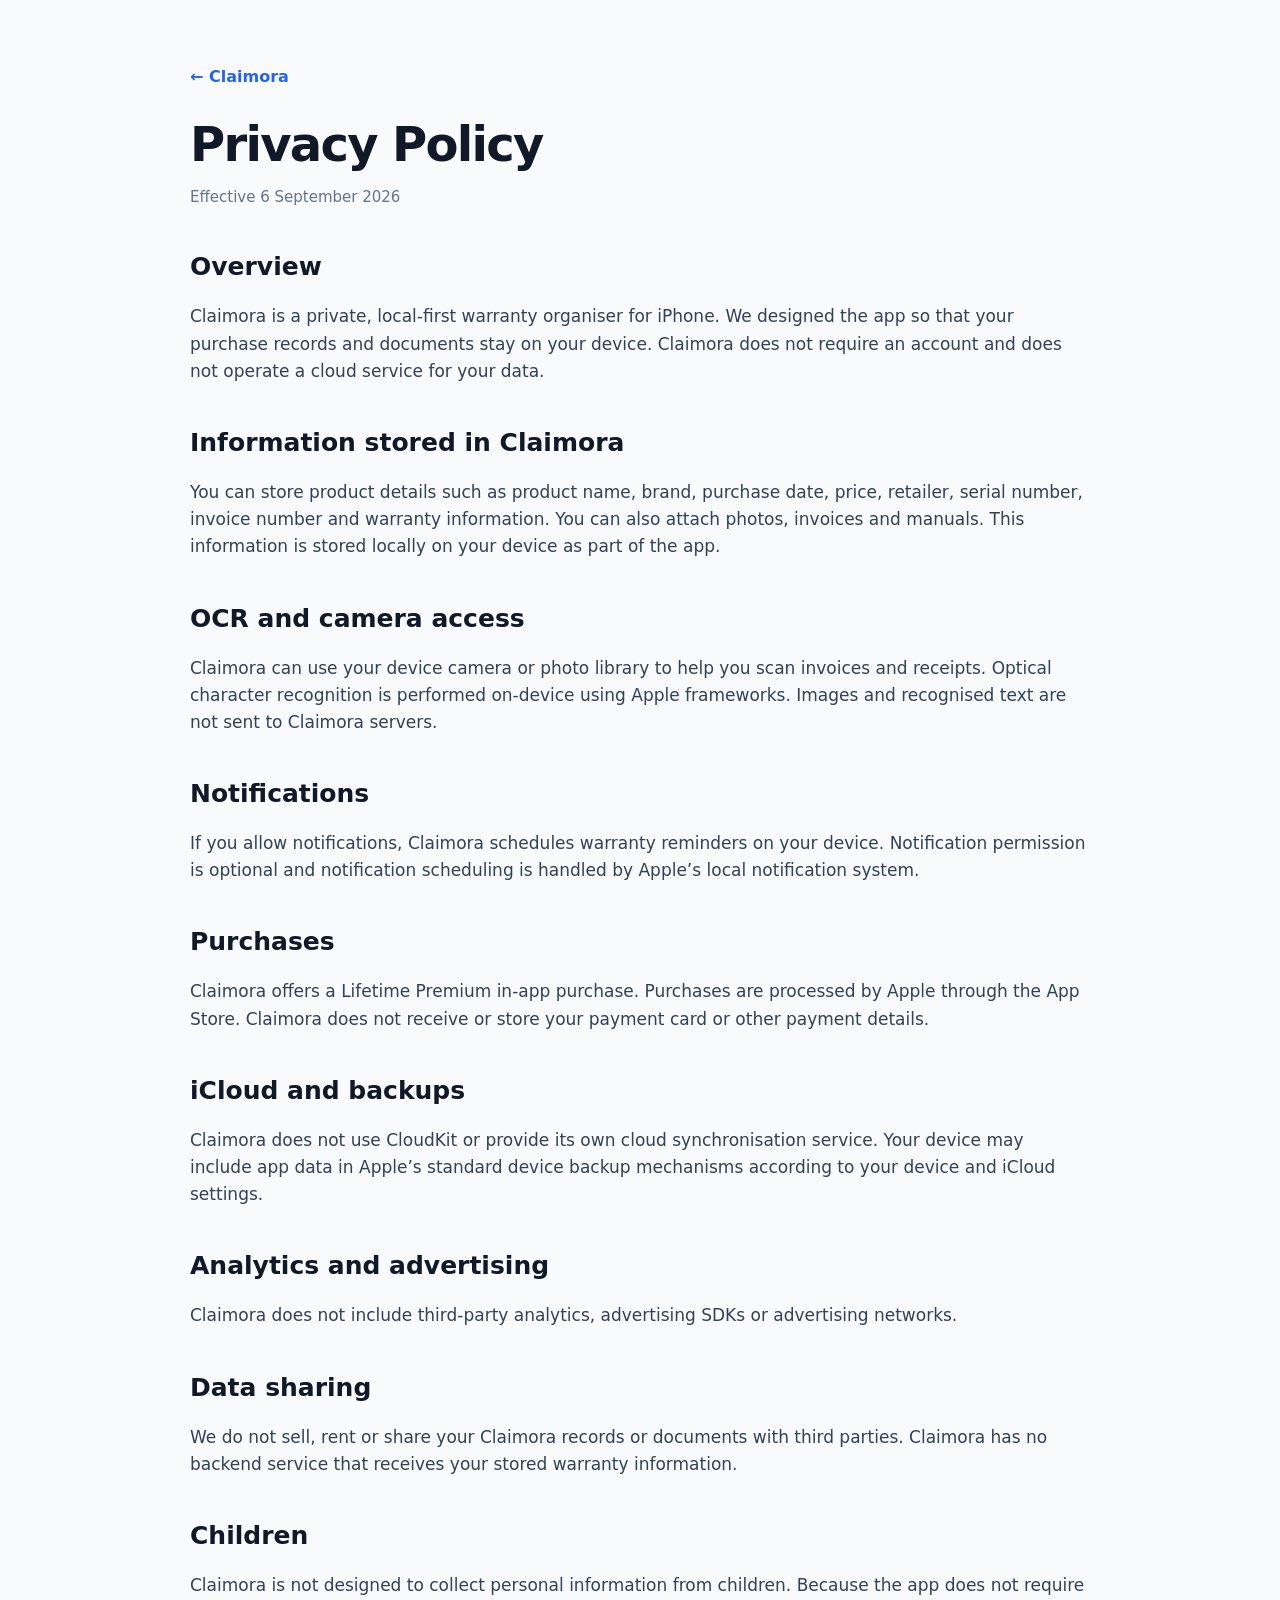
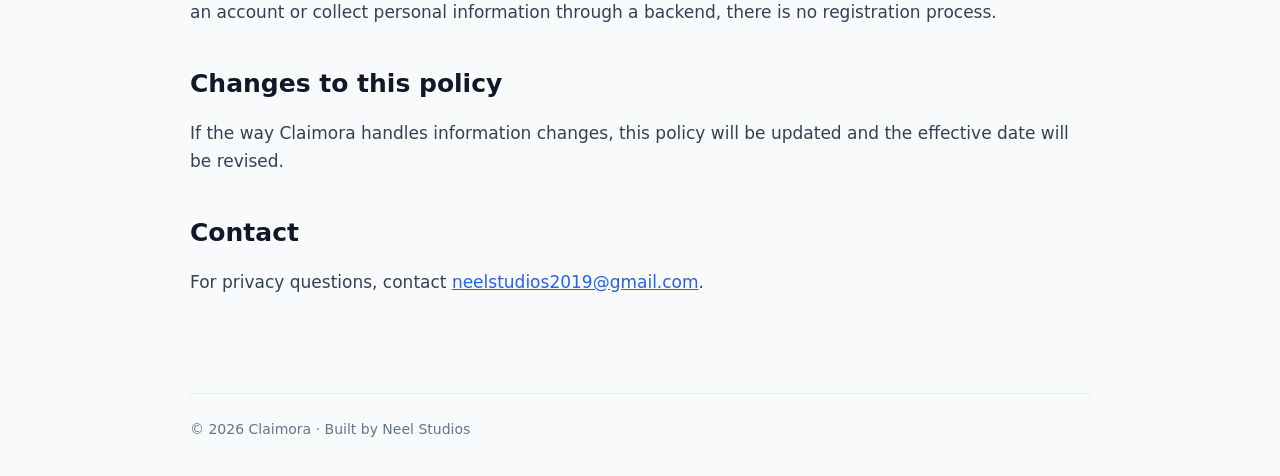
==== privacy/index.html @ cd278b9b "Add Claimora privacy policy" ====
<!doctype html>
<html lang="en-AU">
<head><meta charset="utf-8"><meta name="viewport" content="width=device-width, initial-scale=1"><meta name="description" content="Claimora Privacy Policy"><title>Privacy Policy · Claimora</title><link rel="stylesheet" href="../assets/style.css"></head>
<body><main class="shell page"><a class="back" href="../">← Claimora</a><h1>Privacy Policy</h1><p class="muted">Effective 6 September 2026</p>
<h2>Overview</h2><p>Claimora is a private, local-first warranty organiser for iPhone. We designed the app so that your purchase records and documents stay on your device. Claimora does not require an account and does not operate a cloud service for your data.</p>
<h2>Information stored in Claimora</h2><p>You can store product details such as product name, brand, purchase date, price, retailer, serial number, invoice number and warranty information. You can also attach photos, invoices and manuals. This information is stored locally on your device as part of the app.</p>
<h2>OCR and camera access</h2><p>Claimora can use your device camera or photo library to help you scan invoices and receipts. Optical character recognition is performed on-device using Apple frameworks. Images and recognised text are not sent to Claimora servers.</p>
<h2>Notifications</h2><p>If you allow notifications, Claimora schedules warranty reminders on your device. Notification permission is optional and notification scheduling is handled by Apple’s local notification system.</p>
<h2>Purchases</h2><p>Claimora offers a Lifetime Premium in-app purchase. Purchases are processed by Apple through the App Store. Claimora does not receive or store your payment card or other payment details.</p>
<h2>iCloud and backups</h2><p>Claimora does not use CloudKit or provide its own cloud synchronisation service. Your device may include app data in Apple’s standard device backup mechanisms according to your device and iCloud settings.</p>
<h2>Analytics and advertising</h2><p>Claimora does not include third-party analytics, advertising SDKs or advertising networks.</p>
<h2>Data sharing</h2><p>We do not sell, rent or share your Claimora records or documents with third parties. Claimora has no backend service that receives your stored warranty information.</p>
<h2>Children</h2><p>Claimora is not designed to collect personal information from children. Because the app does not require an account or collect personal information through a backend, there is no registration process.</p>
<h2>Changes to this policy</h2><p>If the way Claimora handles information changes, this policy will be updated and the effective date will be revised.</p>
<h2>Contact</h2><p>For privacy questions, contact <a href="mailto:neelstudios2019@gmail.com">neelstudios2019@gmail.com</a>.</p>
</main><footer class="shell footer">© 2026 Claimora · Built by Neel Studios</footer></body></html>
---- assets/style.css ----
:root{font-family:-apple-system,BlinkMacSystemFont,"SF Pro Display","SF Pro Text",system-ui,sans-serif;color:#111827;background:#f8fafc;line-height:1.6}*{box-sizing:border-box}body{margin:0;min-height:100vh}.shell{width:min(900px,calc(100% - 40px));margin:0 auto}.hero{min-height:calc(100vh - 72px);display:flex;flex-direction:column;justify-content:center;padding:72px 0}.brand{display:flex;align-items:center;gap:12px;font-size:24px;font-weight:700;letter-spacing:-.02em}.brand-mark{width:42px;height:42px;display:grid;place-items:center;border-radius:12px;background:#2563eb;color:white;font-weight:800}.eyebrow{margin:56px 0 12px;font-size:12px;font-weight:700;letter-spacing:.14em;color:#2563eb}.hero h1{max-width:760px;margin:0;font-size:clamp(42px,7vw,72px);line-height:1.02;letter-spacing:-.045em}.lead{max-width:650px;margin:24px 0 0;font-size:21px;color:#64748b}.actions{display:flex;gap:12px;margin-top:36px;flex-wrap:wrap}.button{display:inline-block;padding:12px 20px;border-radius:12px;background:#2563eb;color:white;text-decoration:none;font-weight:650}.button.secondary{background:white;color:#1e293b;border:1px solid #cbd5e1}.page{padding:64px 0 80px}.page h1{font-size:48px;line-height:1.1;letter-spacing:-.035em;margin:28px 0 10px}.page h2{margin-top:42px;font-size:25px;line-height:1.25}.page p,.page li{font-size:17px;color:#334155}.page .muted{color:#64748b;font-size:15px}.page a{color:#2563eb}.footer{padding:24px 0 36px;color:#64748b;font-size:14px;border-top:1px solid #e2e8f0}.back{color:#2563eb;text-decoration:none;font-weight:600}.card{margin-top:28px;padding:24px;border:1px solid #e2e8f0;border-radius:16px;background:white}@media(max-width:600px){.shell{width:min(100% - 28px,900px)}.hero{padding:48px 0}.eyebrow{margin-top:44px}.lead{font-size:18px}.page{padding:42px 0 60px}.page h1{font-size:38px}.page p,.page li{font-size:16px}}
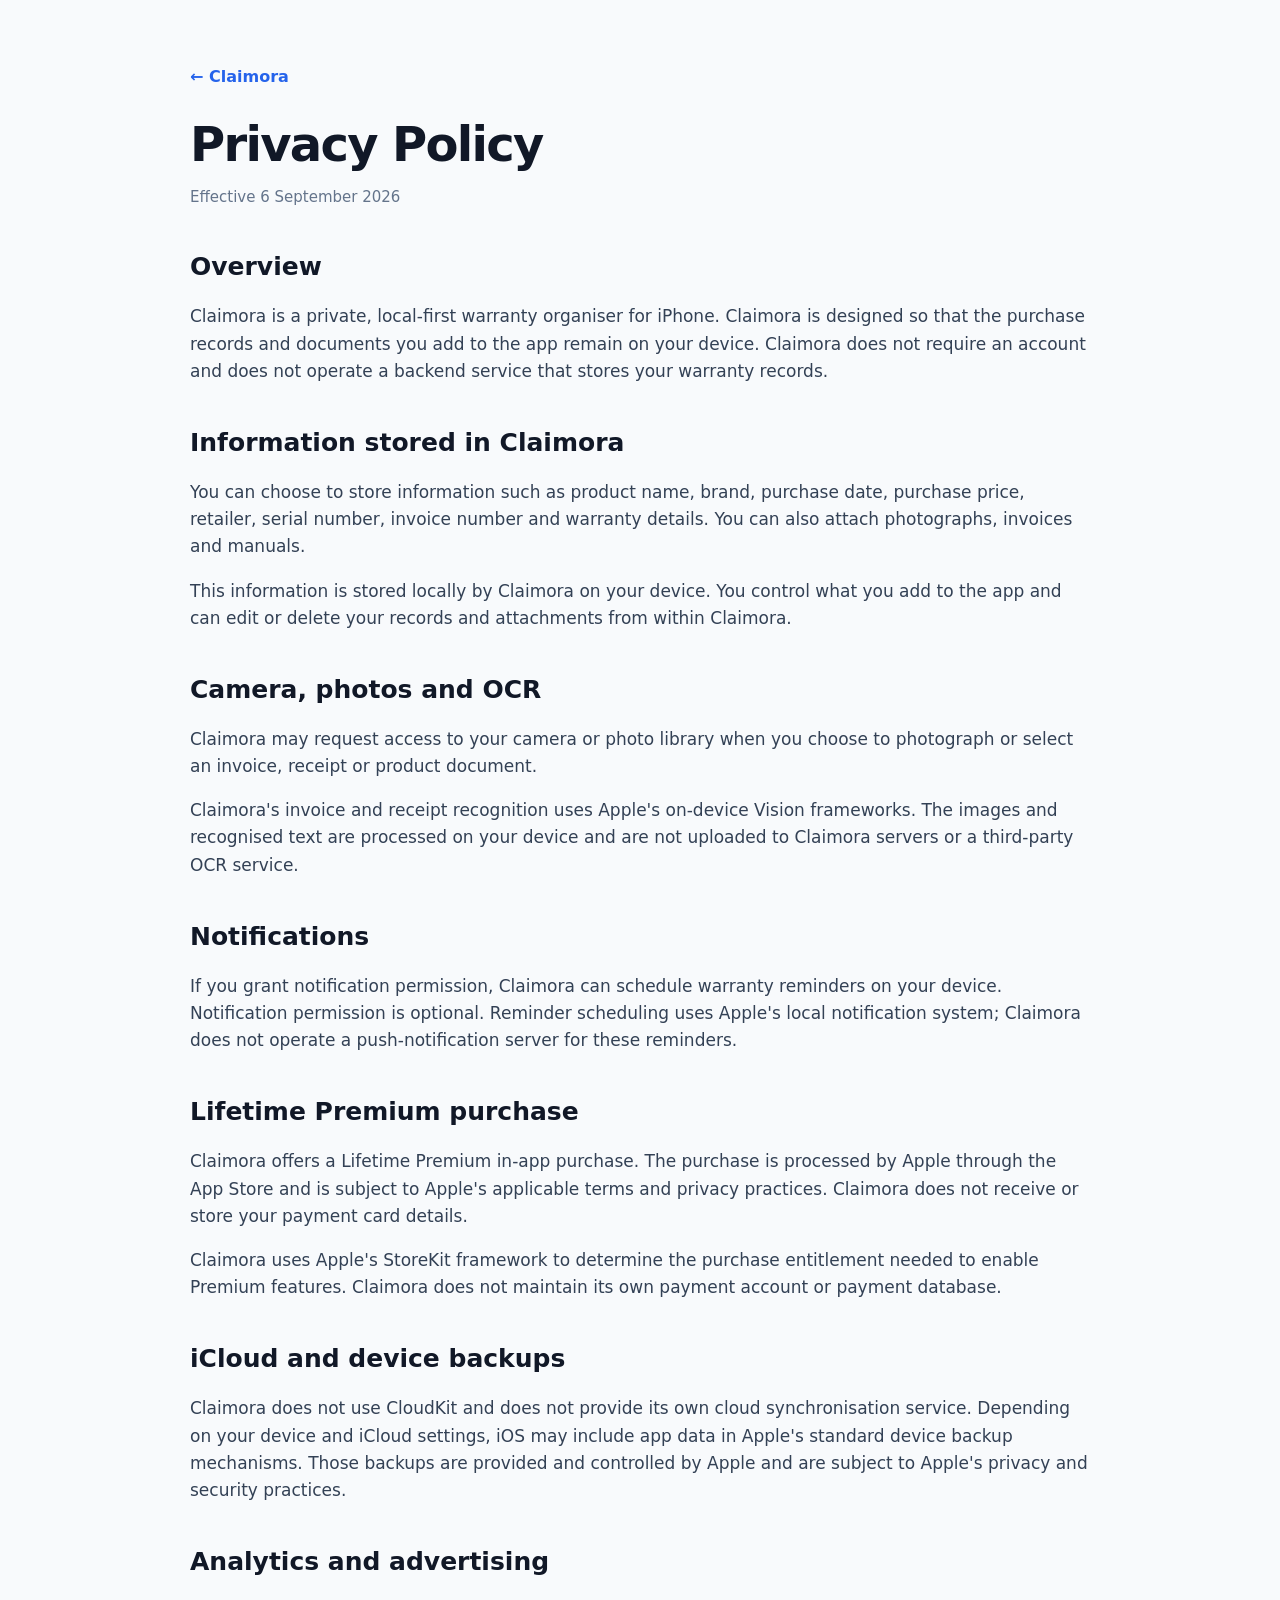
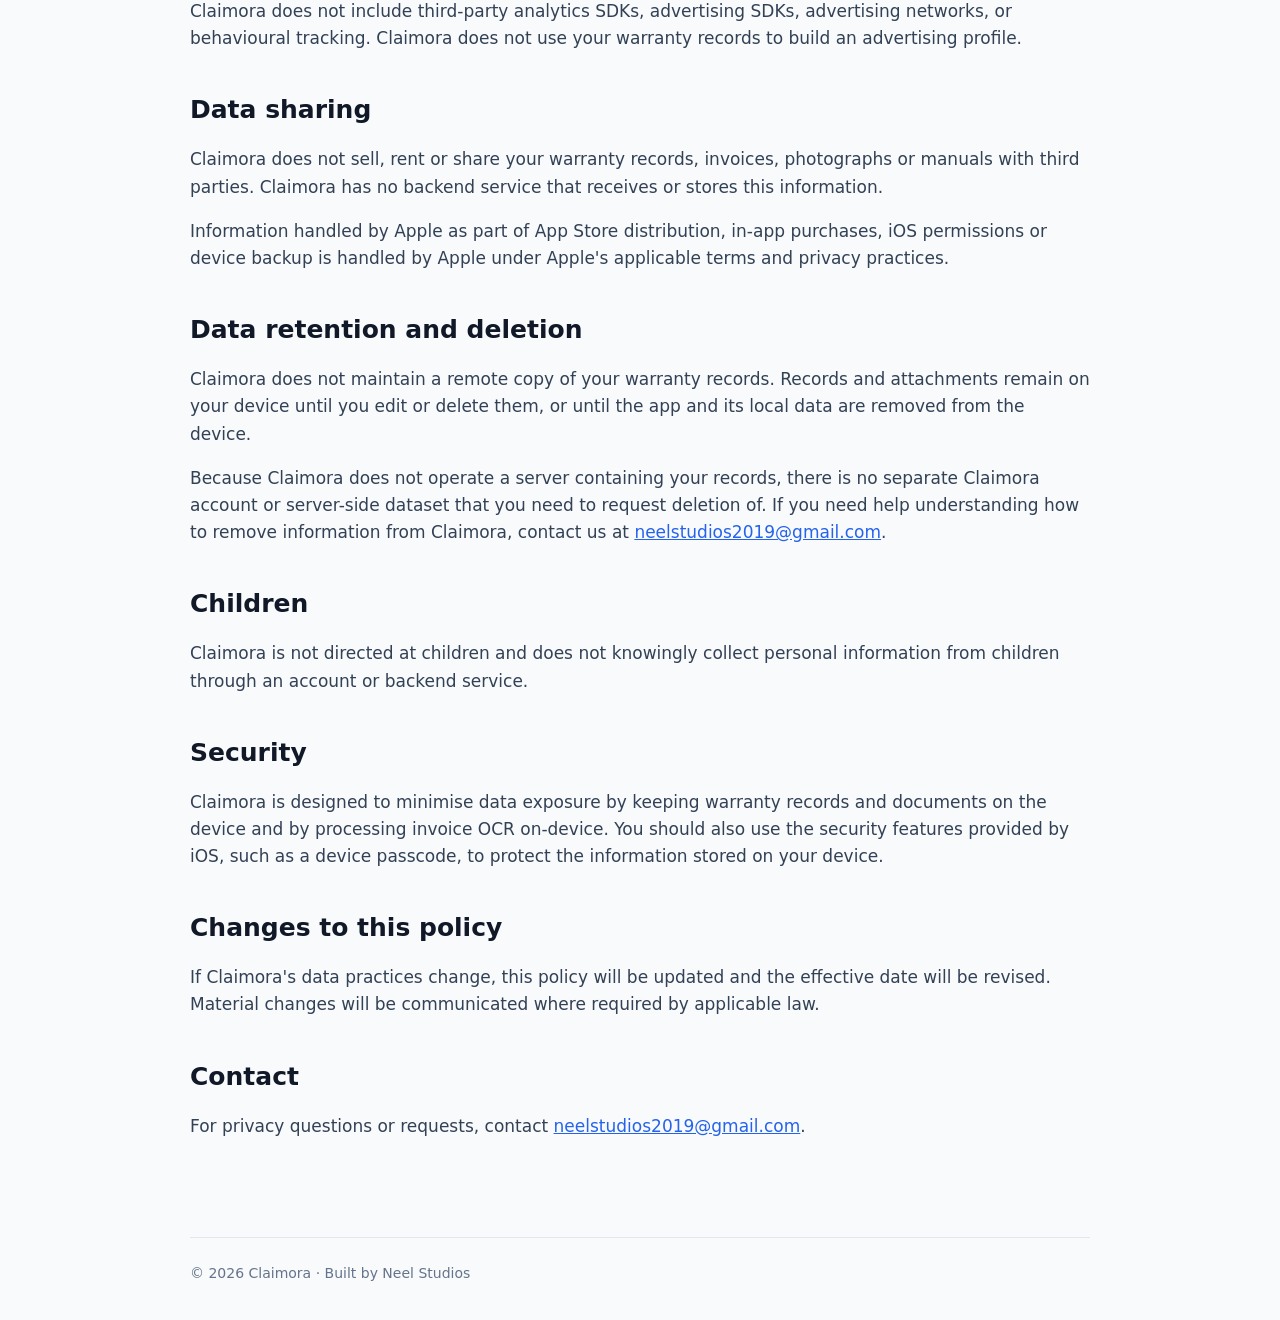
==== commit 4c3da354: "Update Claimora privacy policy" ====
--- a/privacy/index.html
+++ b/privacy/index.html
@@ -1,16 +1,62 @@
 <!doctype html>
 <html lang="en-AU">
-<head><meta charset="utf-8"><meta name="viewport" content="width=device-width, initial-scale=1"><meta name="description" content="Claimora Privacy Policy"><title>Privacy Policy · Claimora</title><link rel="stylesheet" href="../assets/style.css"></head>
-<body><main class="shell page"><a class="back" href="../">← Claimora</a><h1>Privacy Policy</h1><p class="muted">Effective 6 September 2026</p>
-<h2>Overview</h2><p>Claimora is a private, local-first warranty organiser for iPhone. We designed the app so that your purchase records and documents stay on your device. Claimora does not require an account and does not operate a cloud service for your data.</p>
-<h2>Information stored in Claimora</h2><p>You can store product details such as product name, brand, purchase date, price, retailer, serial number, invoice number and warranty information. You can also attach photos, invoices and manuals. This information is stored locally on your device as part of the app.</p>
-<h2>OCR and camera access</h2><p>Claimora can use your device camera or photo library to help you scan invoices and receipts. Optical character recognition is performed on-device using Apple frameworks. Images and recognised text are not sent to Claimora servers.</p>
-<h2>Notifications</h2><p>If you allow notifications, Claimora schedules warranty reminders on your device. Notification permission is optional and notification scheduling is handled by Apple’s local notification system.</p>
-<h2>Purchases</h2><p>Claimora offers a Lifetime Premium in-app purchase. Purchases are processed by Apple through the App Store. Claimora does not receive or store your payment card or other payment details.</p>
-<h2>iCloud and backups</h2><p>Claimora does not use CloudKit or provide its own cloud synchronisation service. Your device may include app data in Apple’s standard device backup mechanisms according to your device and iCloud settings.</p>
-<h2>Analytics and advertising</h2><p>Claimora does not include third-party analytics, advertising SDKs or advertising networks.</p>
-<h2>Data sharing</h2><p>We do not sell, rent or share your Claimora records or documents with third parties. Claimora has no backend service that receives your stored warranty information.</p>
-<h2>Children</h2><p>Claimora is not designed to collect personal information from children. Because the app does not require an account or collect personal information through a backend, there is no registration process.</p>
-<h2>Changes to this policy</h2><p>If the way Claimora handles information changes, this policy will be updated and the effective date will be revised.</p>
-<h2>Contact</h2><p>For privacy questions, contact <a href="mailto:neelstudios2019@gmail.com">neelstudios2019@gmail.com</a>.</p>
-</main><footer class="shell footer">© 2026 Claimora · Built by Neel Studios</footer></body></html>
+<head>
+  <meta charset="utf-8">
+  <meta name="viewport" content="width=device-width, initial-scale=1">
+  <meta name="description" content="Claimora Privacy Policy">
+  <title>Privacy Policy · Claimora</title>
+  <link rel="stylesheet" href="../assets/style.css">
+</head>
+<body>
+  <main class="shell page">
+    <a class="back" href="../">← Claimora</a>
+    <h1>Privacy Policy</h1>
+    <p class="muted">Effective 6 September 2026</p>
+
+    <h2>Overview</h2>
+    <p>Claimora is a private, local-first warranty organiser for iPhone. Claimora is designed so that the purchase records and documents you add to the app remain on your device. Claimora does not require an account and does not operate a backend service that stores your warranty records.</p>
+
+    <h2>Information stored in Claimora</h2>
+    <p>You can choose to store information such as product name, brand, purchase date, purchase price, retailer, serial number, invoice number and warranty details. You can also attach photographs, invoices and manuals.</p>
+    <p>This information is stored locally by Claimora on your device. You control what you add to the app and can edit or delete your records and attachments from within Claimora.</p>
+
+    <h2>Camera, photos and OCR</h2>
+    <p>Claimora may request access to your camera or photo library when you choose to photograph or select an invoice, receipt or product document.</p>
+    <p>Claimora's invoice and receipt recognition uses Apple's on-device Vision frameworks. The images and recognised text are processed on your device and are not uploaded to Claimora servers or a third-party OCR service.</p>
+
+    <h2>Notifications</h2>
+    <p>If you grant notification permission, Claimora can schedule warranty reminders on your device. Notification permission is optional. Reminder scheduling uses Apple's local notification system; Claimora does not operate a push-notification server for these reminders.</p>
+
+    <h2>Lifetime Premium purchase</h2>
+    <p>Claimora offers a Lifetime Premium in-app purchase. The purchase is processed by Apple through the App Store and is subject to Apple's applicable terms and privacy practices. Claimora does not receive or store your payment card details.</p>
+    <p>Claimora uses Apple's StoreKit framework to determine the purchase entitlement needed to enable Premium features. Claimora does not maintain its own payment account or payment database.</p>
+
+    <h2>iCloud and device backups</h2>
+    <p>Claimora does not use CloudKit and does not provide its own cloud synchronisation service. Depending on your device and iCloud settings, iOS may include app data in Apple's standard device backup mechanisms. Those backups are provided and controlled by Apple and are subject to Apple's privacy and security practices.</p>
+
+    <h2>Analytics and advertising</h2>
+    <p>Claimora does not include third-party analytics SDKs, advertising SDKs, advertising networks, or behavioural tracking. Claimora does not use your warranty records to build an advertising profile.</p>
+
+    <h2>Data sharing</h2>
+    <p>Claimora does not sell, rent or share your warranty records, invoices, photographs or manuals with third parties. Claimora has no backend service that receives or stores this information.</p>
+    <p>Information handled by Apple as part of App Store distribution, in-app purchases, iOS permissions or device backup is handled by Apple under Apple's applicable terms and privacy practices.</p>
+
+    <h2>Data retention and deletion</h2>
+    <p>Claimora does not maintain a remote copy of your warranty records. Records and attachments remain on your device until you edit or delete them, or until the app and its local data are removed from the device.</p>
+    <p>Because Claimora does not operate a server containing your records, there is no separate Claimora account or server-side dataset that you need to request deletion of. If you need help understanding how to remove information from Claimora, contact us at <a href="mailto:neelstudios2019@gmail.com">neelstudios2019@gmail.com</a>.</p>
+
+    <h2>Children</h2>
+    <p>Claimora is not directed at children and does not knowingly collect personal information from children through an account or backend service.</p>
+
+    <h2>Security</h2>
+    <p>Claimora is designed to minimise data exposure by keeping warranty records and documents on the device and by processing invoice OCR on-device. You should also use the security features provided by iOS, such as a device passcode, to protect the information stored on your device.</p>
+
+    <h2>Changes to this policy</h2>
+    <p>If Claimora's data practices change, this policy will be updated and the effective date will be revised. Material changes will be communicated where required by applicable law.</p>
+
+    <h2>Contact</h2>
+    <p>For privacy questions or requests, contact <a href="mailto:neelstudios2019@gmail.com">neelstudios2019@gmail.com</a>.</p>
+  </main>
+  <footer class="shell footer">© 2026 Claimora · Built by Neel Studios</footer>
+</body>
+</html>
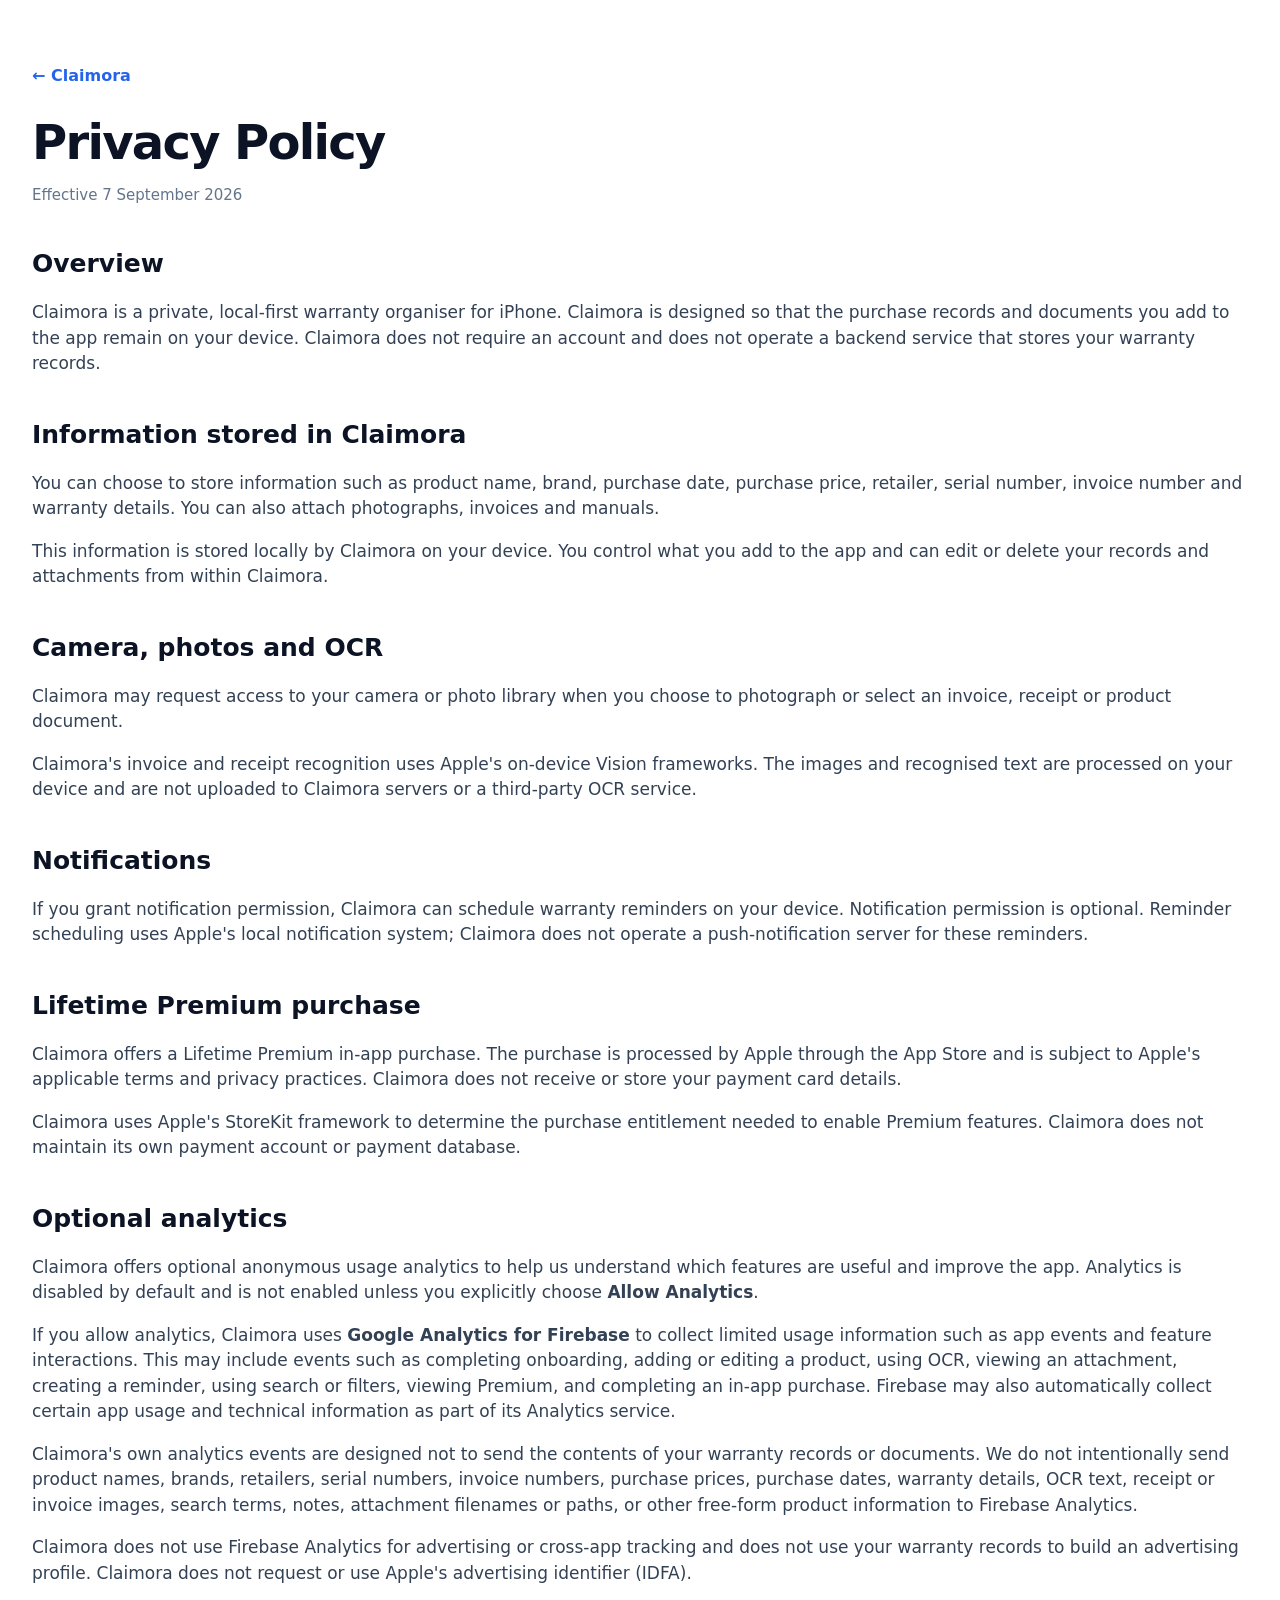
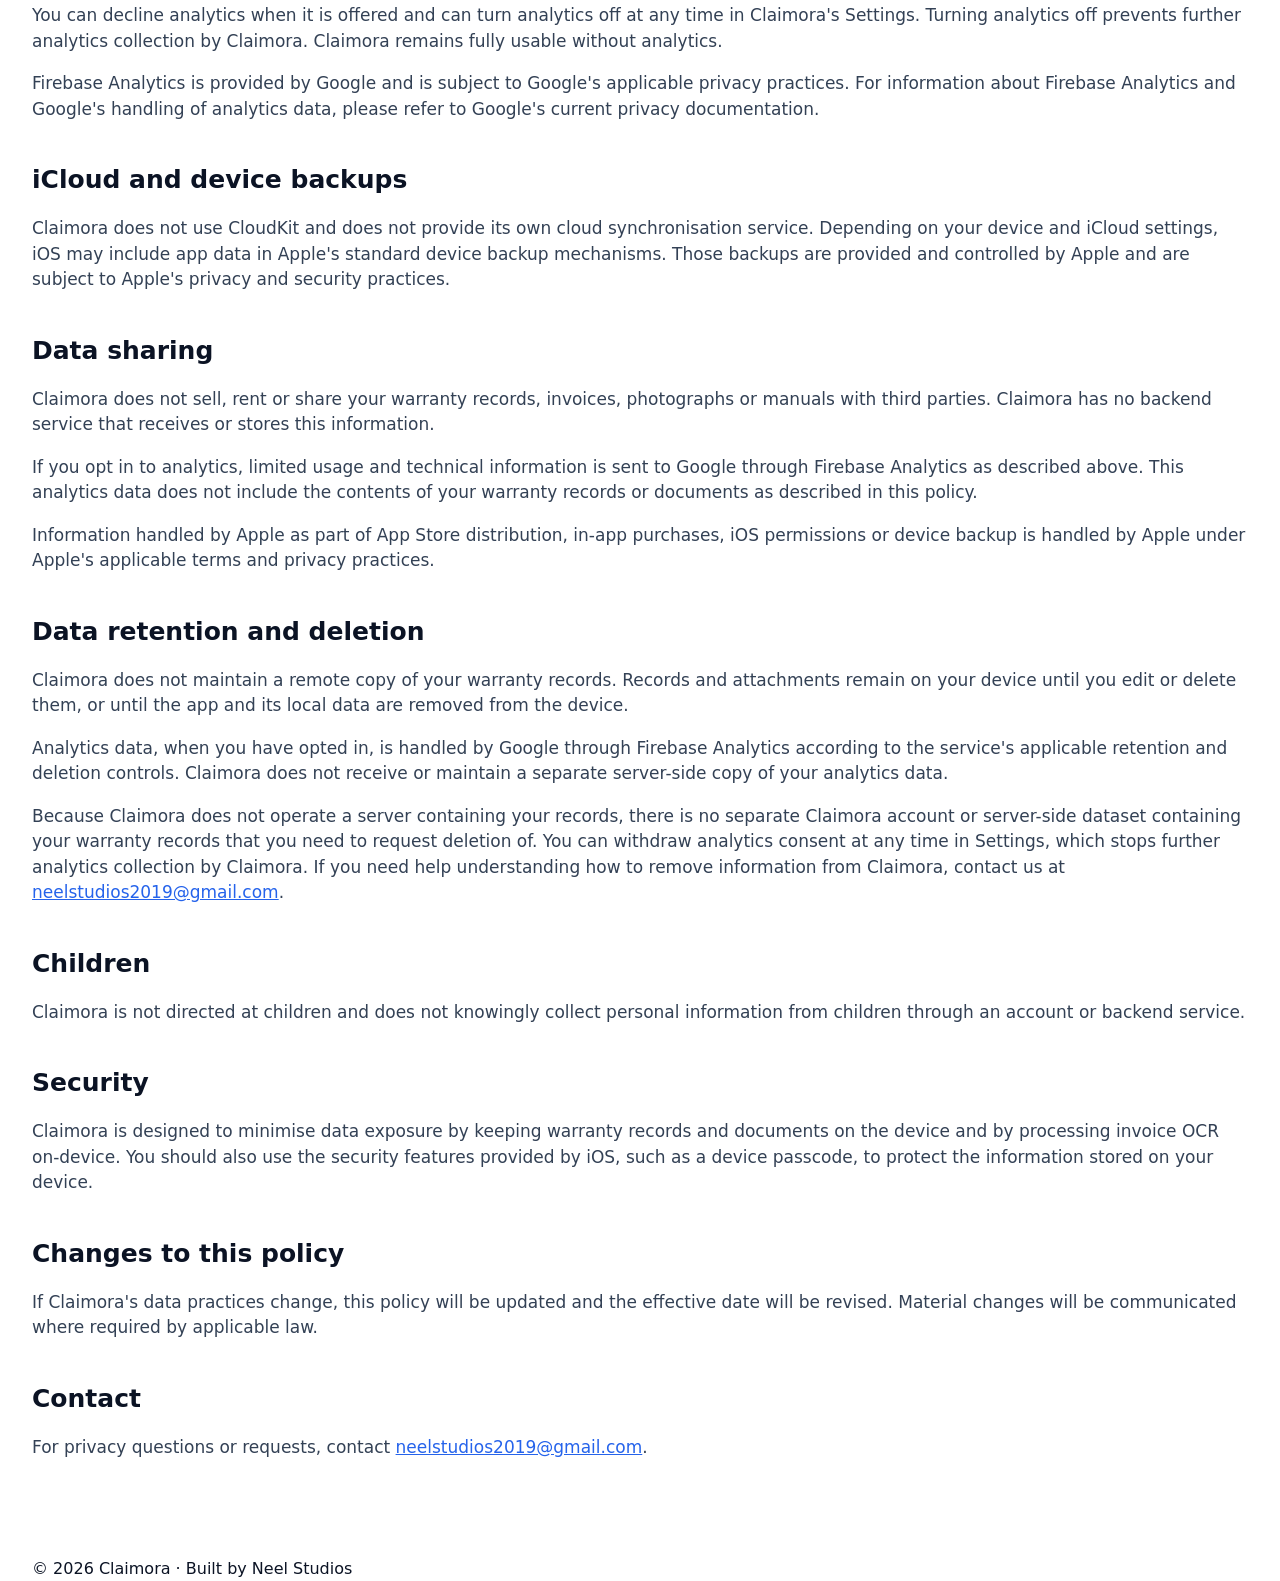
==== commit 5e0afd7f: "Update privacy policy for optional Firebase Analytics" ====
--- a/privacy/index.html
+++ b/privacy/index.html
@@ -11,7 +11,7 @@
   <main class="shell page">
     <a class="back" href="../">← Claimora</a>
     <h1>Privacy Policy</h1>
-    <p class="muted">Effective 6 September 2026</p>
+    <p class="muted">Effective 7 September 2026</p>
 
     <h2>Overview</h2>
     <p>Claimora is a private, local-first warranty organiser for iPhone. Claimora is designed so that the purchase records and documents you add to the app remain on your device. Claimora does not require an account and does not operate a backend service that stores your warranty records.</p>
@@ -31,19 +31,26 @@
     <p>Claimora offers a Lifetime Premium in-app purchase. The purchase is processed by Apple through the App Store and is subject to Apple's applicable terms and privacy practices. Claimora does not receive or store your payment card details.</p>
     <p>Claimora uses Apple's StoreKit framework to determine the purchase entitlement needed to enable Premium features. Claimora does not maintain its own payment account or payment database.</p>
 
+    <h2>Optional analytics</h2>
+    <p>Claimora offers optional anonymous usage analytics to help us understand which features are useful and improve the app. Analytics is disabled by default and is not enabled unless you explicitly choose <strong>Allow Analytics</strong>.</p>
+    <p>If you allow analytics, Claimora uses <strong>Google Analytics for Firebase</strong> to collect limited usage information such as app events and feature interactions. This may include events such as completing onboarding, adding or editing a product, using OCR, viewing an attachment, creating a reminder, using search or filters, viewing Premium, and completing an in-app purchase. Firebase may also automatically collect certain app usage and technical information as part of its Analytics service.</p>
+    <p>Claimora's own analytics events are designed not to send the contents of your warranty records or documents. We do not intentionally send product names, brands, retailers, serial numbers, invoice numbers, purchase prices, purchase dates, warranty details, OCR text, receipt or invoice images, search terms, notes, attachment filenames or paths, or other free-form product information to Firebase Analytics.</p>
+    <p>Claimora does not use Firebase Analytics for advertising or cross-app tracking and does not use your warranty records to build an advertising profile. Claimora does not request or use Apple's advertising identifier (IDFA).</p>
+    <p>You can decline analytics when it is offered and can turn analytics off at any time in Claimora's Settings. Turning analytics off prevents further analytics collection by Claimora. Claimora remains fully usable without analytics.</p>
+    <p>Firebase Analytics is provided by Google and is subject to Google's applicable privacy practices. For information about Firebase Analytics and Google's handling of analytics data, please refer to Google's current privacy documentation.</p>
+
     <h2>iCloud and device backups</h2>
     <p>Claimora does not use CloudKit and does not provide its own cloud synchronisation service. Depending on your device and iCloud settings, iOS may include app data in Apple's standard device backup mechanisms. Those backups are provided and controlled by Apple and are subject to Apple's privacy and security practices.</p>
 
-    <h2>Analytics and advertising</h2>
-    <p>Claimora does not include third-party analytics SDKs, advertising SDKs, advertising networks, or behavioural tracking. Claimora does not use your warranty records to build an advertising profile.</p>
-
     <h2>Data sharing</h2>
     <p>Claimora does not sell, rent or share your warranty records, invoices, photographs or manuals with third parties. Claimora has no backend service that receives or stores this information.</p>
+    <p>If you opt in to analytics, limited usage and technical information is sent to Google through Firebase Analytics as described above. This analytics data does not include the contents of your warranty records or documents as described in this policy.</p>
     <p>Information handled by Apple as part of App Store distribution, in-app purchases, iOS permissions or device backup is handled by Apple under Apple's applicable terms and privacy practices.</p>
 
     <h2>Data retention and deletion</h2>
     <p>Claimora does not maintain a remote copy of your warranty records. Records and attachments remain on your device until you edit or delete them, or until the app and its local data are removed from the device.</p>
-    <p>Because Claimora does not operate a server containing your records, there is no separate Claimora account or server-side dataset that you need to request deletion of. If you need help understanding how to remove information from Claimora, contact us at <a href="mailto:neelstudios2019@gmail.com">neelstudios2019@gmail.com</a>.</p>
+    <p>Analytics data, when you have opted in, is handled by Google through Firebase Analytics according to the service's applicable retention and deletion controls. Claimora does not receive or maintain a separate server-side copy of your analytics data.</p>
+    <p>Because Claimora does not operate a server containing your records, there is no separate Claimora account or server-side dataset containing your warranty records that you need to request deletion of. You can withdraw analytics consent at any time in Settings, which stops further analytics collection by Claimora. If you need help understanding how to remove information from Claimora, contact us at <a href="mailto:neelstudios2019@gmail.com">neelstudios2019@gmail.com</a>.</p>
 
     <h2>Children</h2>
     <p>Claimora is not directed at children and does not knowingly collect personal information from children through an account or backend service.</p>
--- a/assets/style.css
+++ b/assets/style.css
@@ -1 +1 @@
-:root{font-family:-apple-system,BlinkMacSystemFont,"SF Pro Display","SF Pro Text",system-ui,sans-serif;color:#111827;background:#f8fafc;line-height:1.6}*{box-sizing:border-box}body{margin:0;min-height:100vh}.shell{width:min(900px,calc(100% - 40px));margin:0 auto}.hero{min-height:calc(100vh - 72px);display:flex;flex-direction:column;justify-content:center;padding:72px 0}.brand{display:flex;align-items:center;gap:12px;font-size:24px;font-weight:700;letter-spacing:-.02em}.brand-mark{width:42px;height:42px;display:grid;place-items:center;border-radius:12px;background:#2563eb;color:white;font-weight:800}.eyebrow{margin:56px 0 12px;font-size:12px;font-weight:700;letter-spacing:.14em;color:#2563eb}.hero h1{max-width:760px;margin:0;font-size:clamp(42px,7vw,72px);line-height:1.02;letter-spacing:-.045em}.lead{max-width:650px;margin:24px 0 0;font-size:21px;color:#64748b}.actions{display:flex;gap:12px;margin-top:36px;flex-wrap:wrap}.button{display:inline-block;padding:12px 20px;border-radius:12px;background:#2563eb;color:white;text-decoration:none;font-weight:650}.button.secondary{background:white;color:#1e293b;border:1px solid #cbd5e1}.page{padding:64px 0 80px}.page h1{font-size:48px;line-height:1.1;letter-spacing:-.035em;margin:28px 0 10px}.page h2{margin-top:42px;font-size:25px;line-height:1.25}.page p,.page li{font-size:17px;color:#334155}.page .muted{color:#64748b;font-size:15px}.page a{color:#2563eb}.footer{padding:24px 0 36px;color:#64748b;font-size:14px;border-top:1px solid #e2e8f0}.back{color:#2563eb;text-decoration:none;font-weight:600}.card{margin-top:28px;padding:24px;border:1px solid #e2e8f0;border-radius:16px;background:white}@media(max-width:600px){.shell{width:min(100% - 28px,900px)}.hero{padding:48px 0}.eyebrow{margin-top:44px}.lead{font-size:18px}.page{padding:42px 0 60px}.page h1{font-size:38px}.page p,.page li{font-size:16px}}
+:root{font-family:-apple-system,BlinkMacSystemFont,"SF Pro Display","SF Pro Text",system-ui,sans-serif;color:#0b1324;background:#fff;line-height:1.5;-webkit-font-smoothing:antialiased}*{box-sizing:border-box}html{scroll-behavior:smooth}body{margin:0;min-height:100vh;background:#fff}.shell{width:min(1400px,calc(100% - 64px));margin:0 auto}.site-header{height:86px;background:rgba(255,255,255,.94);border-bottom:1px solid #edf2f7;position:relative;z-index:2}.nav{height:100%;display:flex;align-items:center;justify-content:space-between}.brand{display:flex;align-items:center;gap:14px;color:#0b1324;text-decoration:none;font-size:31px;font-weight:750;letter-spacing:-.035em}.brand-logo{width:62px;height:62px;display:block}.nav nav{display:flex;align-items:center;gap:52px}.nav nav a{color:#43536d;text-decoration:none;font-size:18px;font-weight:500}.nav nav a:hover,.nav nav a.active{color:#0868ed}.hero-section{position:relative;overflow:hidden;background:radial-gradient(circle at 65% 44%,#d9f1ff 0,#edf8ff 22%,rgba(248,252,255,.92) 42%,#fff 68%);padding:76px 0 86px}.hero-section:before{content:"";position:absolute;width:520px;height:520px;border-radius:50%;background:rgba(169,221,255,.22);left:42%;top:8px;filter:blur(1px)}.hero-grid{position:relative;z-index:1;display:grid;grid-template-columns:1.03fr .97fr;align-items:center;gap:50px;min-height:460px}.hero-copy{padding-left:6px}.eyebrow{margin:0 0 10px;font-size:14px;font-weight:750;letter-spacing:.12em;color:#0868ed}.hero-copy h1{margin:0;font-size:clamp(68px,7vw,104px);line-height:.98;letter-spacing:-.065em;color:#071120}.hero-copy h2{margin:18px 0 0;font-size:clamp(25px,2.5vw,38px);line-height:1.15;letter-spacing:-.035em;font-weight:650;color:#4a5c76}.lead{margin:25px 0 0;font-size:24px;line-height:1.5;color:#4d607c;letter-spacing:-.01em}.actions{display:flex;gap:18px;align-items:center;margin-top:36px;flex-wrap:wrap}.button{display:inline-flex;align-items:center;justify-content:center;gap:10px;min-height:58px;padding:0 27px;border-radius:30px;background:#1672f5;color:#fff;text-decoration:none;font-size:18px;font-weight:650;box-shadow:0 10px 24px rgba(22,114,245,.18)}.button.secondary{background:transparent;color:#0868ed;border:1.8px solid #0868ed;box-shadow:none}.button.secondary span{font-size:23px;line-height:0;margin-left:3px}.apple-mark{font-size:13px;width:19px;height:19px;border:2px solid currentColor;border-radius:50%;display:inline-grid;place-items:center;position:relative}.apple-mark:after{content:"";width:6px;height:2px;background:currentColor;position:absolute;top:-4px;right:0;transform:rotate(-35deg);border-radius:2px}.hero-visual{display:flex;align-items:center;justify-content:center;gap:42px}.hero-visual img{width:min(350px,31vw);height:auto;border-radius:0;filter:drop-shadow(0 26px 32px rgba(13,56,116,.22))}.hero-visual p{margin:0;font-family:"Bradley Hand","Segoe Print","Comic Sans MS",cursive;font-size:45px;line-height:1.3;color:#71839c;transform:rotate(-2deg)}.hero-visual em{font-style:italic}.features-section{background:#fff;padding:64px 0 72px}.feature-grid{display:grid;grid-template-columns:repeat(4,1fr);gap:70px}.feature-card{text-align:center}.feature-icon{width:78px;height:78px;margin:0 auto 17px;border-radius:20px;display:grid;place-items:center;font-size:40px;font-weight:500}.receipt .feature-icon{background:#e6f3ff;color:#0874eb}.warranty .feature-icon{background:#e8faee;color:#24984d}.reminders .feature-icon{background:#f2eaff;color:#5a2bc5}.privacy .feature-icon{background:#fff4df;color:#cc8509}.feature-card h3{margin:0;font-size:22px;line-height:1.2;letter-spacing:-.025em}.feature-card p{max-width:270px;margin:12px auto 0;font-size:18px;line-height:1.4;color:#53657e}.site-footer{border-top:1px solid #e5eaf0;background:#fff;padding:27px 0 34px}.footer-grid{display:flex;align-items:center;justify-content:space-between;gap:30px}.footer-brand{display:flex;align-items:center;gap:16px}.footer-brand img{width:80px;height:80px}.footer-brand strong{display:block;font-size:26px;letter-spacing:-.03em}.footer-brand span{display:block;margin-top:2px;font-size:16px;color:#43536d}.footer-right{text-align:right;color:#43536d;font-size:17px}.footer-right a{color:#43536d;text-decoration:none}.footer-right a:hover{color:#0868ed}.footer-right>div{display:flex;justify-content:flex-end;gap:12px}.footer-right p{margin:18px 0 0;font-size:16px}.page{padding:64px 0 80px}.page h1{font-size:48px;line-height:1.1;letter-spacing:-.035em;margin:28px 0 10px}.page h2{margin-top:42px;font-size:25px;line-height:1.25}.page p,.page li{font-size:17px;color:#334155}.page .muted{color:#64748b;font-size:15px}.page a{color:#2563eb}.card{margin-top:28px;padding:24px;border:1px solid #e2e8f0;border-radius:16px;background:white}.back{color:#2563eb;text-decoration:none;font-weight:600}@media(max-width:1050px){.shell{width:min(100% - 44px,1400px)}.hero-grid{grid-template-columns:1fr;gap:45px;text-align:center}.hero-copy{padding-left:0}.hero-visual{justify-content:center}.hero-section{padding-top:58px}.feature-grid{gap:35px}.nav nav{gap:28px}}@media(max-width:760px){.shell{width:min(100% - 28px,1400px)}.site-header{height:auto;padding:14px 0}.nav{gap:16px;flex-wrap:wrap}.brand{font-size:25px}.brand-logo{width:48px;height:48px}.nav nav{width:100%;justify-content:space-between;gap:12px}.nav nav a{font-size:15px}.hero-section{padding:48px 0 58px}.hero-copy h1{font-size:64px}.hero-copy h2{font-size:25px}.lead{font-size:19px}.actions{justify-content:center;margin-top:28px}.button{width:100%;font-size:17px}.hero-visual{gap:18px;flex-direction:column}.hero-visual img{width:min(280px,68vw)}.hero-visual p{font-size:35px}.features-section{padding:50px 0 55px}.feature-grid{grid-template-columns:1fr 1fr;gap:44px 20px}.feature-icon{width:68px;height:68px;font-size:34px}.feature-card h3{font-size:19px}.feature-card p{font-size:16px}.footer-grid{align-items:flex-start;flex-direction:column}.footer-right{text-align:left;width:100%}.footer-right>div{justify-content:flex-start}.footer-brand img{width:65px;height:65px}.footer-brand strong{font-size:22px}}@media(max-width:450px){.nav nav a{font-size:14px}.feature-grid{grid-template-columns:1fr}.feature-card p{max-width:300px}.hero-copy h1{font-size:58px}.hero-visual p{font-size:31px}}
